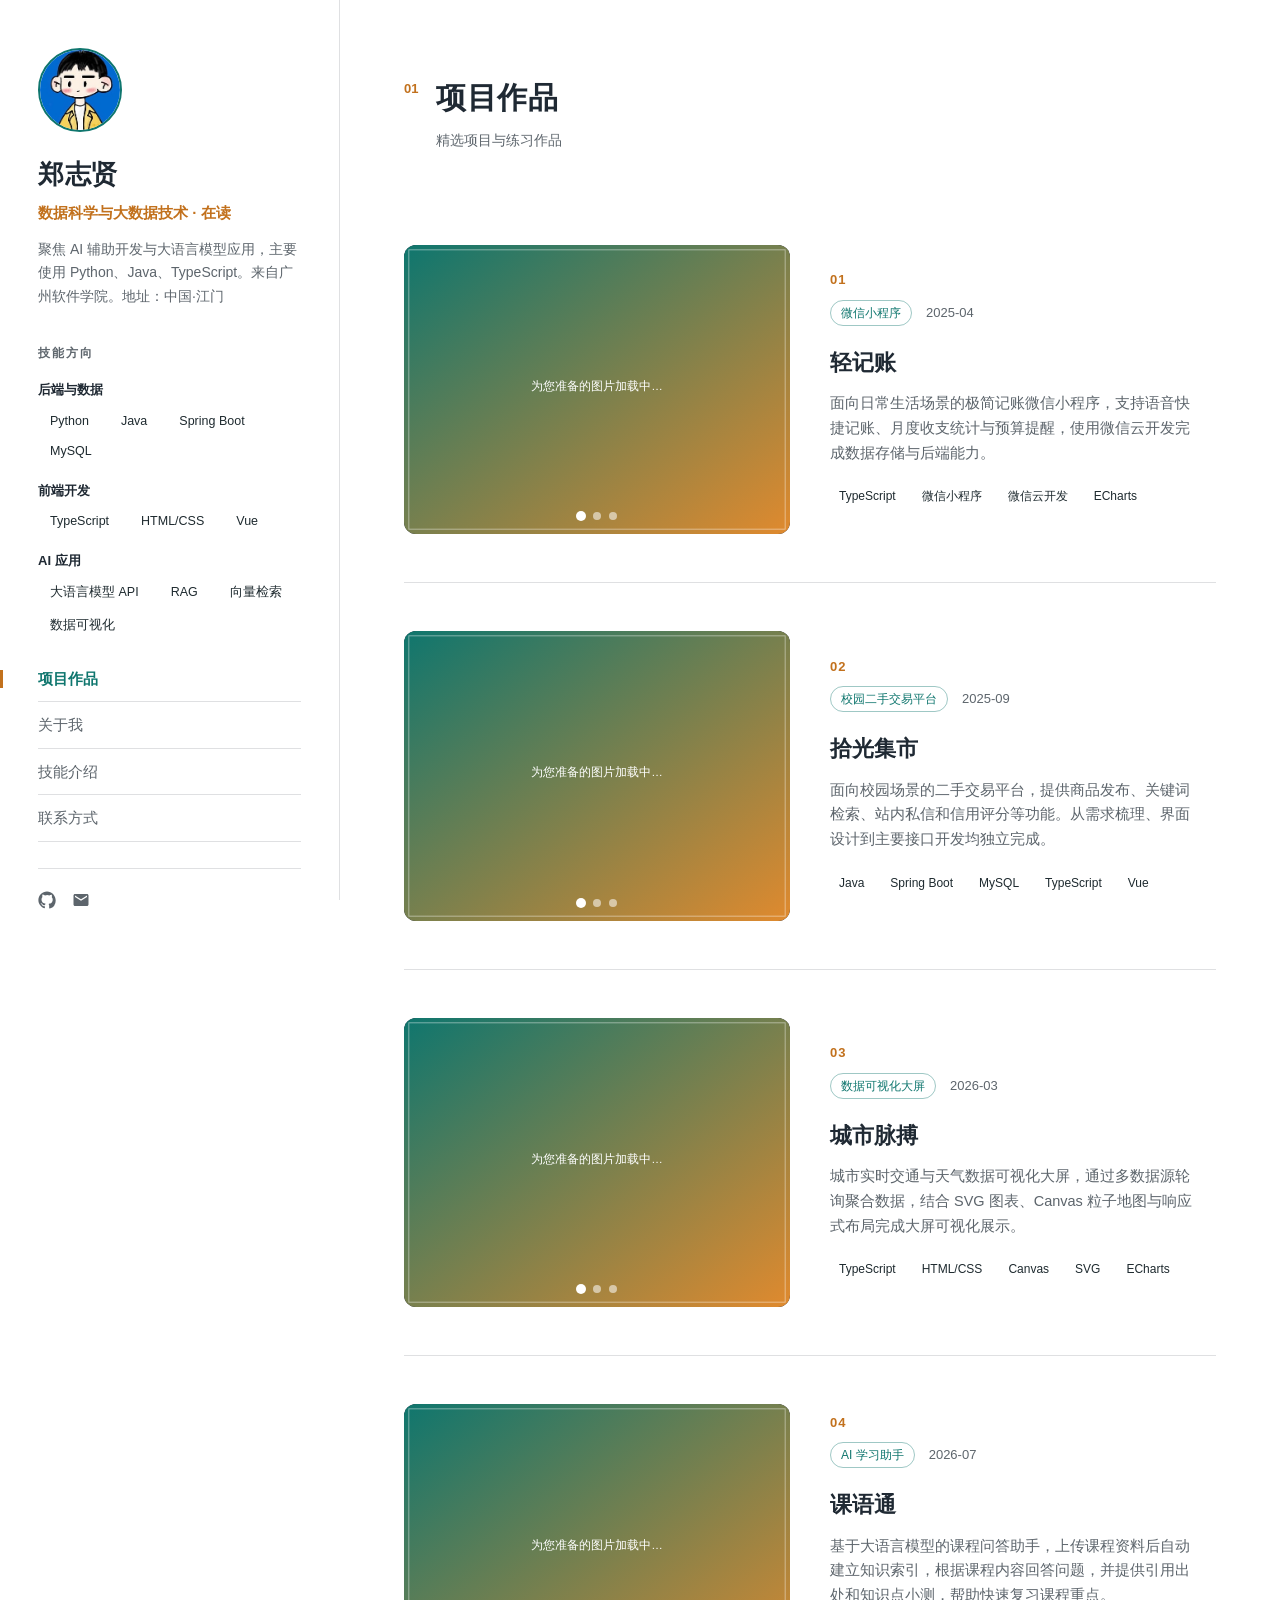
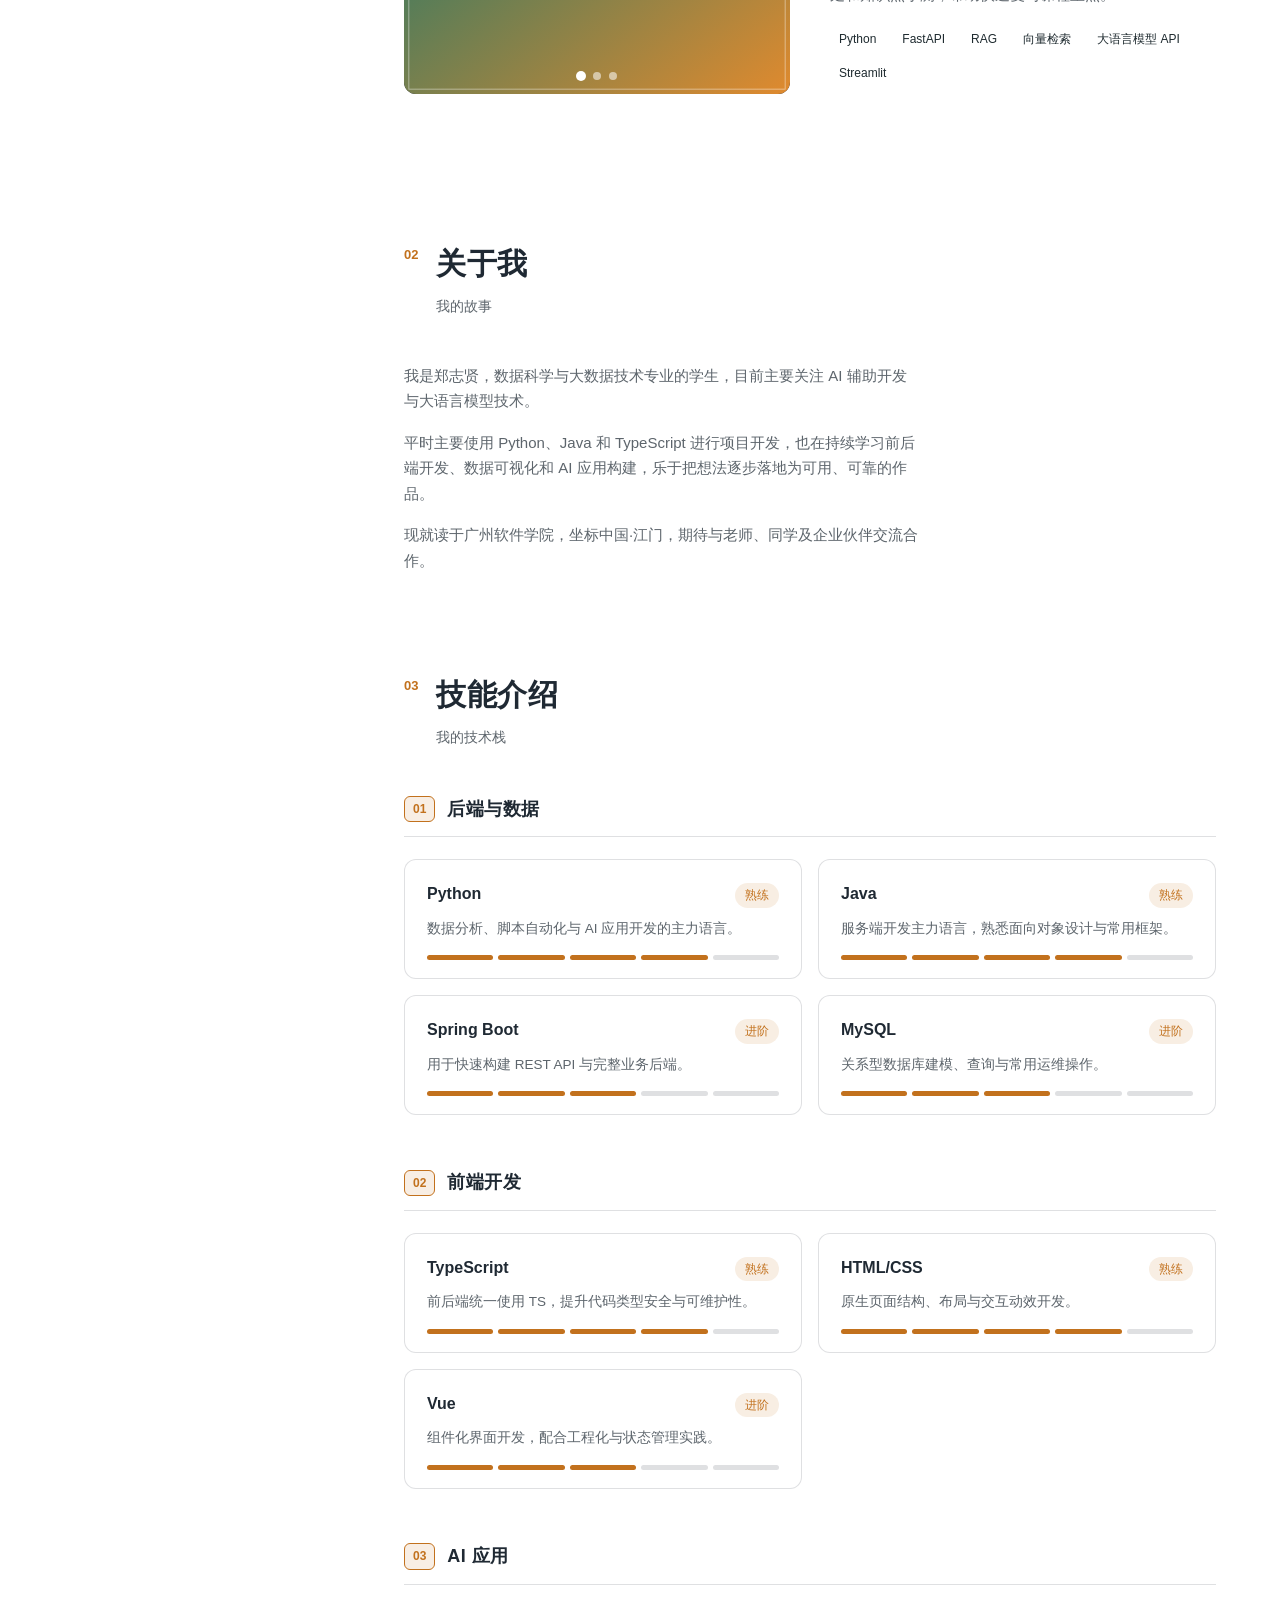
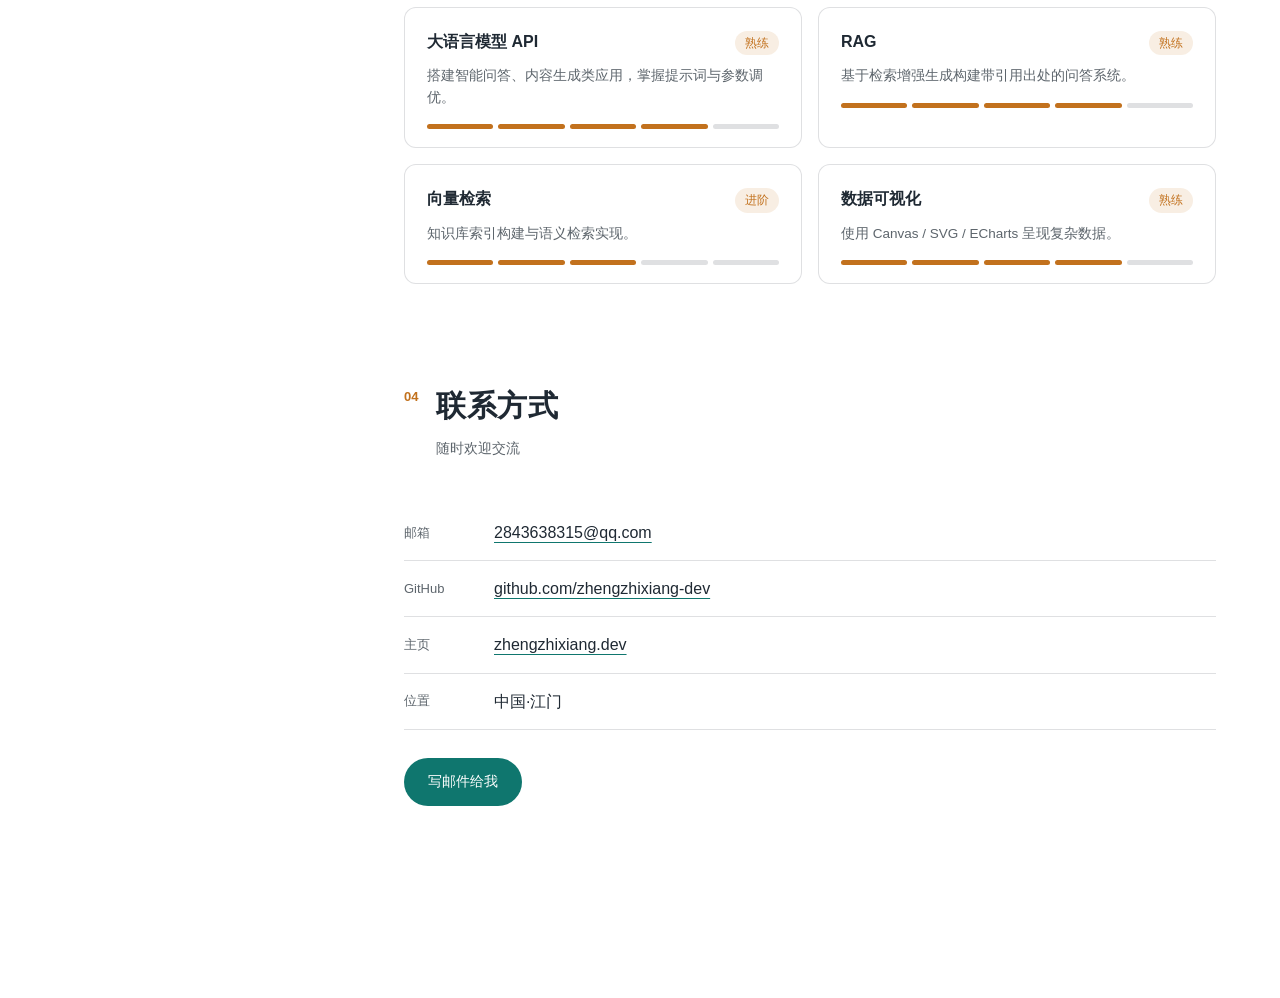
==== lab04/index.html @ 99c89c0a "版本1" ====
<!DOCTYPE html>
<html lang="zh-CN">
<head>
  <meta charset="UTF-8">
  <meta name="viewport" content="width=device-width, initial-scale=1.0">
  <meta name="description" content="个人作品集网站 - 展示个人介绍、技能方向与项目作品">
  <title>个人作品集</title>
  <link rel="stylesheet" href="css/style.css">
</head>
<body>
  <div class="layout">
    <!-- 左侧：个人介绍 + 技能 + 导航（保持稳定） -->
    <aside class="sidebar">
      <header class="profile">
        <div class="avatar">
          <img src="头像.jfif" alt="头像" class="avatar-img">
        </div>
        <h1 class="name">郑志贤</h1>
        <p class="role">数据科学与大数据技术 · 在读</p>
        <p class="bio">聚焦 AI 辅助开发与大语言模型应用，主要使用 Python、Java、TypeScript。来自广州软件学院。地址：中国·江门</p>
      </header>

      <section class="skills">
        <h2 class="sidebar-title">技能方向</h2>
        <div class="skill-group" id="skillGroups"><!-- 由 JS 渲染 --></div>
      </section>

      <nav class="nav">
        <a class="nav-link active" href="#works">项目作品</a>
        <a class="nav-link" href="#about">关于我</a>
        <a class="nav-link" href="#skills">技能介绍</a>
        <a class="nav-link" href="#contact">联系方式</a>
      </nav>

      <footer class="sidebar-foot">
        <a href="https://github.com/zhengzhixiang-dev" target="_blank" aria-label="GitHub"><svg viewBox="0 0 24 24" width="18" height="18" fill="currentColor"><path d="M12 .5C5.7.5.5 5.7.5 12c0 5.1 3.3 9.4 7.9 10.9.6.1.8-.3.8-.6v-2c-3.2.7-3.9-1.5-3.9-1.5-.5-1.3-1.3-1.7-1.3-1.7-1.1-.7.1-.7.1-.7 1.2.1 1.8 1.2 1.8 1.2 1.1 1.8 2.8 1.3 3.5 1 .1-.8.4-1.3.8-1.6-2.7-.3-5.5-1.3-5.5-5.9 0-1.3.5-2.4 1.2-3.2-.1-.3-.5-1.5.1-3.2 0 0 1-.3 3.3 1.2a11.5 11.5 0 0 1 6 0C17.3 4.7 18.3 5 18.3 5c.6 1.7.2 2.9.1 3.2.8.8 1.2 1.9 1.2 3.2 0 4.6-2.8 5.6-5.5 5.9.4.4.8 1.1.8 2.2v3.3c0 .3.2.7.8.6a11.5 11.5 0 0 0 7.9-10.9C23.5 5.7 18.3.5 12 .5z"/></svg></a>
        <a href="mailto:2843638315@qq.com" aria-label="邮箱"><svg viewBox="0 0 24 24" width="18" height="18" fill="currentColor"><path d="M20 4H4c-1.1 0-2 .9-2 2v12c0 1.1.9 2 2 2h16c1.1 0 2-.9 2-2V6c0-1.1-.9-2-2-2zm0 4-8 5-8-5V6l8 5 8-5v2z"/></svg></a>
      </footer>
    </aside>

    <!-- 右侧：主要内容区 -->
    <main class="content">
      <!-- 项目作品 -->
      <section id="works" class="section">
        <header class="section-head">
          <span class="section-index">01</span>
          <div>
            <h2 class="section-title">项目作品</h2>
            <p class="section-sub">精选项目与练习作品</p>
          </div>
        </header>
        <div id="projects" class="projects"><!-- 由 JS 渲染 --></div>
      </section>

      <!-- 关于我 -->
      <section id="about" class="section">
        <header class="section-head">
          <span class="section-index">02</span>
          <div>
            <h2 class="section-title">关于我</h2>
            <p class="section-sub">我的故事</p>
          </div>
        </header>
        <div class="about-body">
          <p>我是郑志贤，数据科学与大数据技术专业的学生，目前主要关注 AI 辅助开发与大语言模型技术。</p>
          <p>平时主要使用 Python、Java 和 TypeScript 进行项目开发，也在持续学习前后端开发、数据可视化和 AI 应用构建，乐于把想法逐步落地为可用、可靠的作品。</p>
          <p>现就读于广州软件学院，坐标中国·江门，期待与老师、同学及企业伙伴交流合作。</p>
        </div>
      </section>

      <!-- 技能介绍 -->
      <section id="skills" class="section">
        <header class="section-head">
          <span class="section-index">03</span>
          <div>
            <h2 class="section-title">技能介绍</h2>
            <p class="section-sub">我的技术栈</p>
          </div>
        </header>
        <div class="skills-detail" id="skillsDetail"><!-- 由 JS 渲染 --></div>
      </section>

      <!-- 联系方式 -->
      <section id="contact" class="section">
        <header class="section-head">
          <span class="section-index">04</span>
          <div>
            <h2 class="section-title">联系方式</h2>
            <p class="section-sub">随时欢迎交流</p>
          </div>
        </header>
        <div class="contact-body">
          <ul class="contact-list">
            <li><span class="contact-label">邮箱</span><a href="mailto:2843638315@qq.com">2843638315@qq.com</a></li>
            <li><span class="contact-label">GitHub</span><a href="https://github.com/zhengzhixiang-dev" target="_blank">github.com/zhengzhixiang-dev</a></li>
            <li><span class="contact-label">主页</span><a href="https://zhengzhixiang.dev" target="_blank">zhengzhixiang.dev</a></li>
            <li><span class="contact-label">位置</span><span>中国·江门</span></li>
          </ul>
          <a class="btn" href="mailto:2843638315@qq.com">写邮件给我</a>
        </div>
      </section>
    </main>
  </div>

  <script src="js/data.js"></script>
  <script src="js/main.js"></script>
</body>
</html>
---- lab04/css/style.css ----
:root {
  --bg: #ffffff;                    /* 白色：页面背景 */
  --panel: #ffffff;
  --ink: #1f2933;                   /* 白色背景上的主文字（深色） */
  --ink-soft: rgba(31, 41, 51, 0.72);
  --line: rgba(31, 41, 51, 0.14);
  --accent: #0f766e;                /* 墨绿青：主色 */
  --accent-soft: rgba(15, 118, 110, 0.08);
  --accent-warm: #c2711d;           /* 暖金（加深）：点缀色（白底可读） */
  --accent-warm-soft: rgba(194, 113, 29, 0.12);
  --radius: 12px;
}

body { background: var(--bg); }

* { box-sizing: border-box; }

html { scroll-behavior: smooth; }

body {
  margin: 0;
  font-family: -apple-system, BlinkMacSystemFont, "Segoe UI", "PingFang SC", "Microsoft YaHei", "Helvetica Neue", Arial, sans-serif;
  background: var(--bg);
  color: var(--ink);
  line-height: 1.7;
  -webkit-font-smoothing: antialiased;
}

/* ===== 页面整体左右布局 ===== */
.layout {
  display: grid;
  grid-template-columns: 340px 1fr;
  min-height: 100vh;
  max-width: 1280px;
  margin: 0 auto;
  background: var(--bg);
}

/* ===== 左侧栏（个人介绍 + 技能 + 导航）===== */
.sidebar {
  position: sticky;
  top: 0;
  height: 100vh;
  padding: 48px 38px;
  display: flex;
  flex-direction: column;
  border-right: 1px solid var(--line);
}

.profile .avatar {
  width: 84px;
  height: 84px;
  border-radius: 50%;
  overflow: hidden;
  background: var(--accent-soft);
  border: 2px solid var(--accent);
}
.profile .avatar img { width: 100%; height: 100%; object-fit: cover; display: block; }

.name { margin: 20px 0 4px; font-size: 26px; letter-spacing: 0.5px; }
.role { margin: 0 0 12px; font-size: 15px; color: var(--accent-warm); font-weight: 600; }
.bio { margin: 0; font-size: 14px; color: var(--ink-soft); }

.skills { margin-top: 34px; }
.sidebar-title {
  font-size: 12px;
  letter-spacing: 2px;
  text-transform: uppercase;
  color: var(--ink-soft);
  margin: 0 0 16px;
}
.skill-group { margin-bottom: 18px; }
.skill-group-name { display: block; font-size: 13px; font-weight: 600; margin-bottom: 8px; }
.skill-group-tags { display: flex; flex-wrap: wrap; gap: 8px; }
.skill-tag {
  font-family: inherit;
  font-size: 12.5px;
  color: #1e2a2f;
  border: 1px solid rgba(255, 255, 255, 0.55);
  border-radius: 999px;
  padding: 3px 11px;
  background: #fff;
  cursor: pointer;
  transition: color 0.2s, border-color 0.2s, background 0.2s;
}
.skill-tag:hover { color: var(--accent); border-color: var(--accent); background: var(--accent-soft); }

.nav { margin-top: auto; display: flex; flex-direction: column; }
.nav-link {
  position: relative;
  text-decoration: none;
  color: var(--ink-soft);
  font-size: 15px;
  padding: 10px 0;
  border-bottom: 1px solid var(--line);
  transition: color 0.2s;
}
.nav-link.active { color: var(--accent); font-weight: 600; }
.nav-link.active::before {
  content: "";
  position: absolute;
  left: -38px;
  top: 50%;
  transform: translateY(-50%);
  width: 3px;
  height: 18px;
  background: var(--accent-warm);
}

.sidebar-foot { margin-top: 26px; display: flex; gap: 16px; padding-top: 22px; border-top: 1px solid var(--line); }
.sidebar-foot a { color: var(--ink-soft); transition: color 0.2s; display: inline-flex; }
.sidebar-foot a:hover { color: var(--accent); }

/* ===== 右侧主内容 ===== */
.content { padding: 72px 64px 96px; min-width: 0; }

.section { margin-bottom: 96px; }

.section-head { display: flex; align-items: flex-start; gap: 18px; margin-bottom: 44px; }
.section-index {
  font-size: 13px;
  font-weight: 700;
  color: var(--accent-warm);
  font-variant-numeric: tabular-nums;
  padding-top: 6px;
}
.section-title { margin: 0; font-size: 30px; letter-spacing: 0.5px; }
.section-sub { margin: 6px 0 0; color: var(--ink-soft); font-size: 14px; }

/* ===== 项目：每个项目左右分栏 ===== */
.project {
  display: grid;
  grid-template-columns: 1fr 1fr;
  gap: 40px;
  align-items: center;
  padding: 48px 0;
  border-top: 1px solid var(--line);
}
.project:first-child { border-top: none; }

.project-media { min-width: 0; }

.project-info { display: flex; flex-direction: column; align-items: flex-start; }
.project-no { font-size: 13px; font-weight: 700; color: var(--accent-warm); letter-spacing: 1px; }
.project-meta { display: flex; align-items: center; gap: 14px; margin-top: 8px; }
.project-cat { font-size: 12px; color: var(--accent); border: 1px solid rgba(15, 118, 110, 0.4); padding: 2px 10px; border-radius: 999px; }
.project-date { font-size: 13px; color: var(--ink-soft); font-variant-numeric: tabular-nums; }
.project-title { margin: 18px 0 10px; font-size: 22px; }
.project-summary { margin: 0 0 18px; color: var(--ink-soft); font-size: 14.5px; max-width: 46ch; }
.project-tech { display: flex; flex-wrap: wrap; gap: 8px; }
.project-tech span {
  font-size: 12px;
  color: #1e2a2f;
  background: rgba(255, 255, 255, 0.92);
  border-radius: 6px;
  padding: 3px 9px;
}

/* ===== 图片轮播 ===== */
.carousel {
  position: relative;
  width: 100%;
  aspect-ratio: 4 / 3;
  border-radius: var(--radius);
  overflow: hidden;
  background: #11162a;
}
.carousel-track { position: relative; width: 100%; height: 100%; }
.carousel-slide {
  position: absolute;
  inset: 0;
  opacity: 0;
  transition: opacity 0.5s ease;
}
.carousel-slide.active { opacity: 1; }
.carousel-slide img { width: 100%; height: 100%; object-fit: cover; display: block; }

.carousel-arrow {
  position: absolute;
  top: 50%;
  transform: translateY(-50%);
  z-index: 2;
  width: 40px;
  height: 40px;
  border: none;
  border-radius: 50%;
  background: rgba(255, 255, 255, 0.85);
  color: var(--ink);
  cursor: pointer;
  opacity: 0;
  transition: opacity 0.2s, background 0.2s;
  box-shadow: 0 2px 8px rgba(0, 0, 0, 0.15);
}
.carousel:hover .carousel-arrow { opacity: 1; }
.carousel-arrow:hover { background: #fff; }
.carousel-arrow::before {
  content: "";
  display: block;
  width: 10px;
  height: 10px;
  margin: auto;
  border-left: 2px solid currentColor;
  border-bottom: 2px solid currentColor;
  transform: rotate(45deg) translate(-1px, -1px);
}
.carousel-arrow { left: 14px; }
.carousel-arrow.next { right: 14px; }
.carousel-arrow.next::before {
  transform: rotate(-135deg) translate(-1px, 1px);
}

.carousel-dots {
  position: absolute;
  left: 0;
  right: 0;
  bottom: 14px;
  z-index: 2;
  display: flex;
  justify-content: center;
  gap: 8px;
}
.carousel-dot {
  width: 8px;
  height: 8px;
  border-radius: 50%;
  border: none;
  background: rgba(255, 255, 255, 0.55);
  cursor: pointer;
  padding: 0;
  transition: background 0.2s, transform 0.2s;
}
.carousel-dot.active { background: #fff; transform: scale(1.25); }

/* ===== 技能介绍 ===== */
.skills-detail { display: flex; flex-direction: column; gap: 52px; }

.skill-detail-group-head {
  display: flex;
  align-items: center;
  gap: 12px;
  margin-bottom: 22px;
  padding-bottom: 12px;
  border-bottom: 1px solid var(--line);
}
.skill-detail-group-no {
  font-size: 12px;
  font-weight: 700;
  color: var(--accent-warm);
  border: 1px solid var(--accent-warm);
  background: var(--accent-warm-soft);
  border-radius: 6px;
  padding: 2px 8px;
  font-variant-numeric: tabular-nums;
}
.skill-detail-group-title { margin: 0; font-size: 18px; font-weight: 600; letter-spacing: 0.5px; }

.skill-detail-grid {
  display: grid;
  grid-template-columns: repeat(2, 1fr);
  gap: 16px;
}
.skill-detail-item {
  position: relative;
  background: var(--panel);
  border: 1px solid var(--line);
  border-radius: var(--radius);
  padding: 20px 22px 18px;
  overflow: hidden;
  transition: transform 0.22s, box-shadow 0.22s, border-color 0.22s;
}
.skill-detail-item::before {
  content: "";
  position: absolute;
  left: 0;
  top: 0;
  bottom: 0;
  width: 3px;
  background: var(--accent);
  transform: scaleY(0);
  transform-origin: bottom;
  transition: transform 0.25s;
}
.skill-detail-item:hover {
  transform: translateY(-3px);
  box-shadow: 0 12px 28px rgba(31, 35, 40, 0.08);
  border-color: color-mix(in srgb, var(--accent) 45%, var(--line));
}
.skill-detail-item:hover::before { transform: scaleY(1); }
.skill-detail-item.flash {
  border-color: var(--accent);
  box-shadow: 0 0 0 3px var(--accent-soft), 0 12px 28px rgba(15, 118, 110, 0.14);
}

.skill-detail-top { display: flex; align-items: baseline; justify-content: space-between; gap: 12px; }
.skill-detail-name { font-size: 16px; font-weight: 600; }
.skill-detail-level {
  font-size: 12px;
  color: var(--accent-warm);
  background: var(--accent-warm-soft);
  border-radius: 999px;
  padding: 2px 10px;
}
.skill-detail-desc { margin: 10px 0 16px; font-size: 13.5px; color: var(--ink-soft); line-height: 1.6; }

.skill-detail-bar { display: flex; gap: 5px; }
.skill-bar-seg {
  flex: 1;
  height: 5px;
  border-radius: 999px;
  background: var(--line);
}
.skill-bar-seg.active { background: var(--accent-warm); }

/* ===== 关于我 / 联系方式 ===== */
.about-body { max-width: 62ch; color: var(--ink-soft); font-size: 15px; }
.about-body p { margin: 0 0 16px; }

.contact-list { list-style: none; margin: 0 0 28px; padding: 0; }
.contact-list li { display: flex; align-items: center; gap: 18px; padding: 14px 0; border-bottom: 1px solid var(--line); }
.contact-label { width: 72px; font-size: 13px; color: var(--ink-soft); }
.contact-list a { color: var(--ink); text-decoration-color: var(--accent); text-underline-offset: 4px; }
.contact-list a:hover { color: var(--accent); }

.btn {
  display: inline-block;
  background: var(--accent);
  color: #fff;
  text-decoration: none;
  padding: 12px 24px;
  border-radius: 999px;
  font-size: 14px;
  transition: opacity 0.2s, transform 0.2s;
}
.btn:hover { opacity: 0.88; transform: translateY(-1px); }

/* ===== 移动端：上下布局 ===== */
@media (max-width: 900px) {
  .layout { display: block; }

  .sidebar {
    position: static;
    height: auto;
    padding: 28px 22px 10px;
    border-right: none;
    border-bottom: 1px solid var(--line);
  }
  .profile { display: flex; align-items: center; gap: 18px; }
  .avatar { width: 64px !important; height: 64px !important; flex: 0 0 auto; }
  .name { margin: 0; font-size: 22px; }
  .role { margin: 2px 0 0; font-size: 14px; }
  .bio { margin: 6px 0 0; font-size: 13px; }

  .skills { margin-top: 22px; }

  .nav {
    margin-top: 22px;
    flex-direction: row;
    border-top: 1px solid var(--line);
  }
  .nav-link { flex: 1; text-align: center; border-bottom: none; font-size: 14px; padding: 12px 0; }
  .nav-link.active::before { display: none; }

  .sidebar-foot { margin-top: 16px; padding-bottom: 18px; }

  .content { padding: 40px 22px 60px; }
  .section { margin-bottom: 60px; }
  .section-title { font-size: 24px; }

  .project { grid-template-columns: 1fr; gap: 22px; padding: 34px 0; }
  .project-media { order: 0; }
  .project-title { font-size: 20px; }

  .skill-detail-grid { grid-template-columns: 1fr; }
}
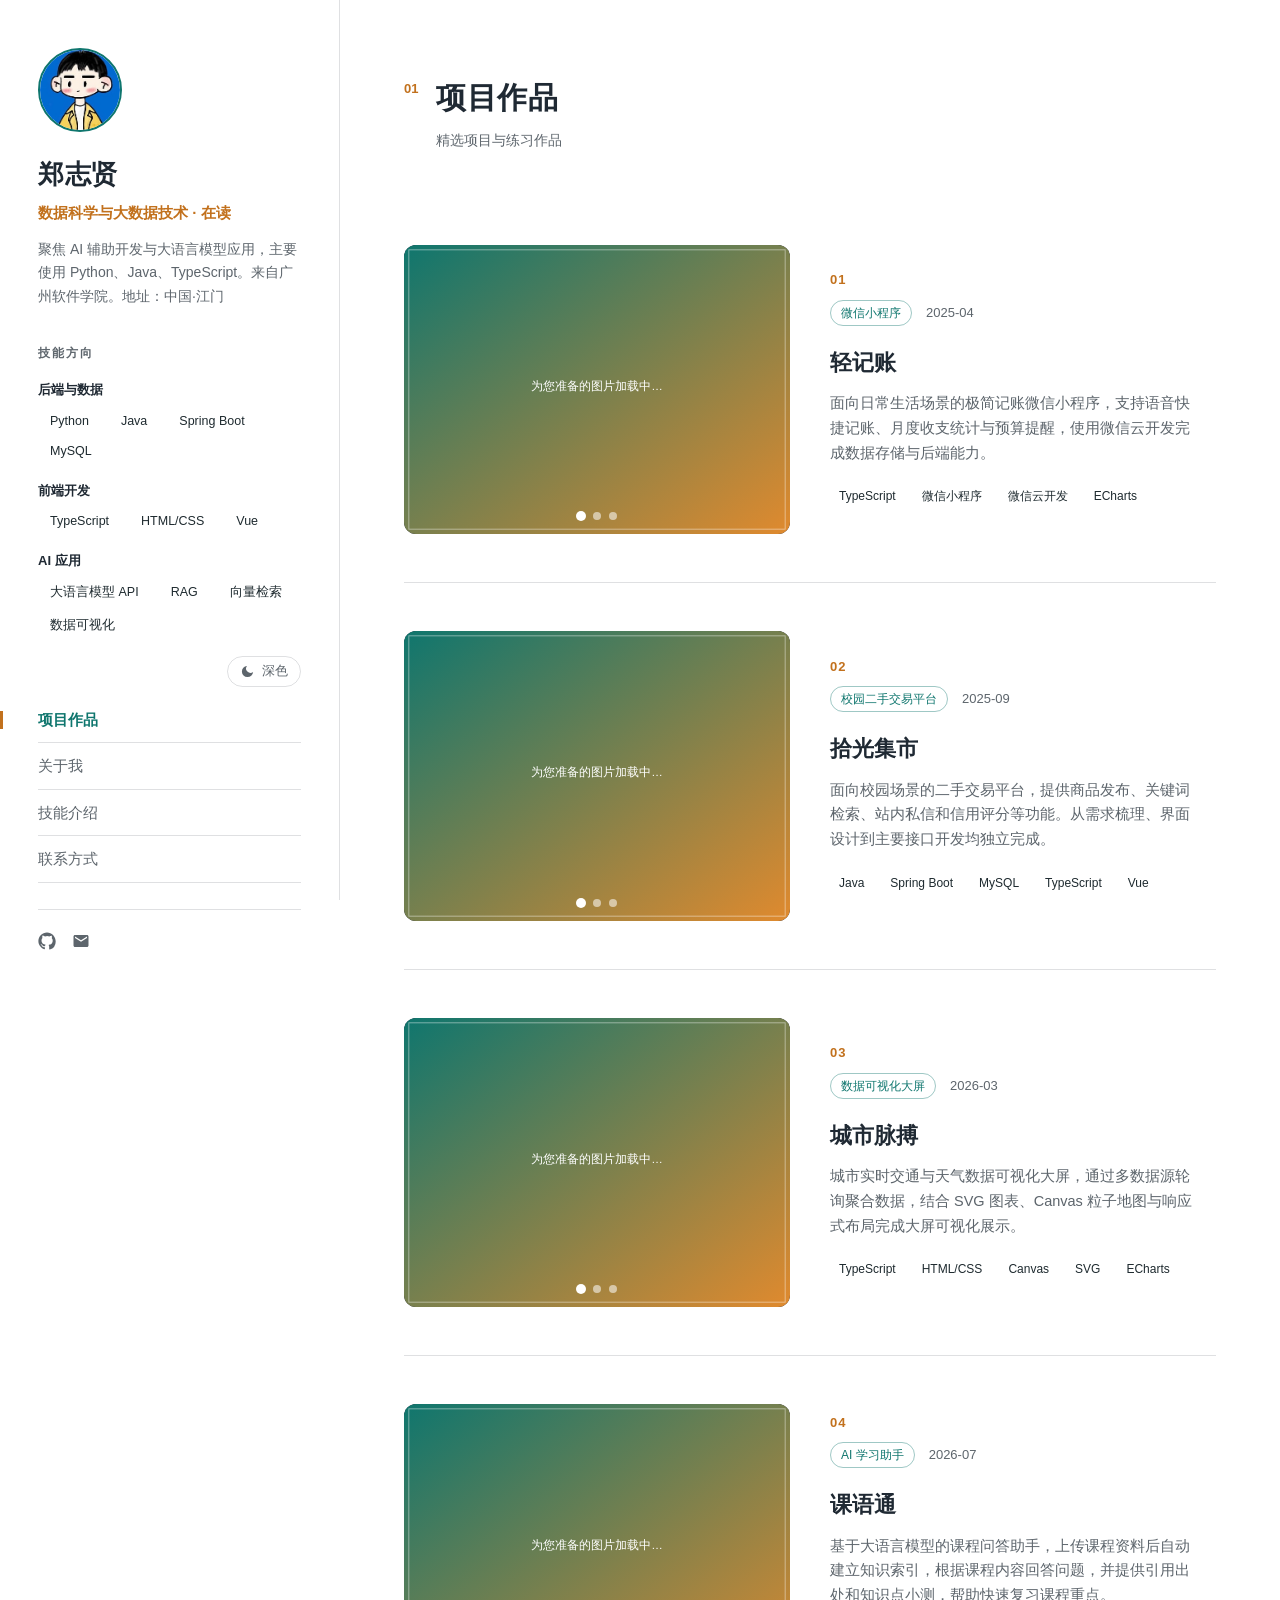
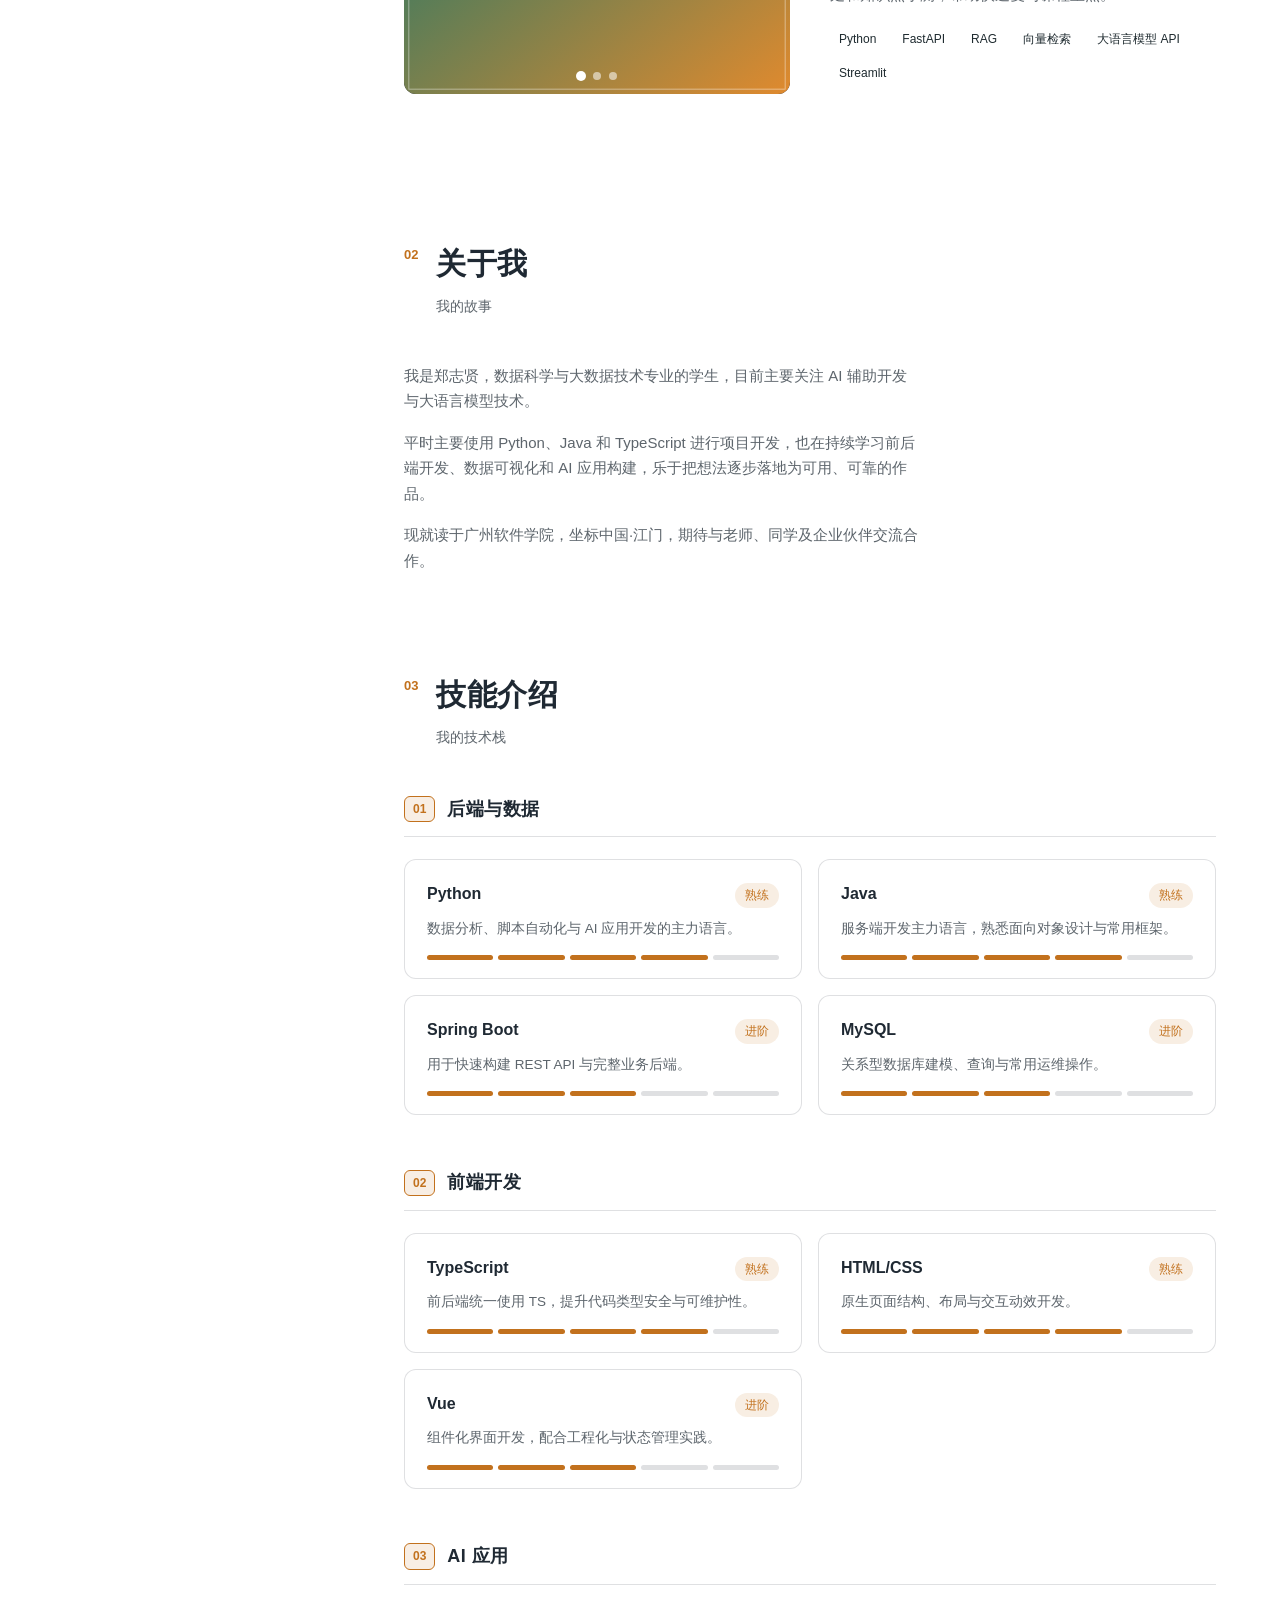
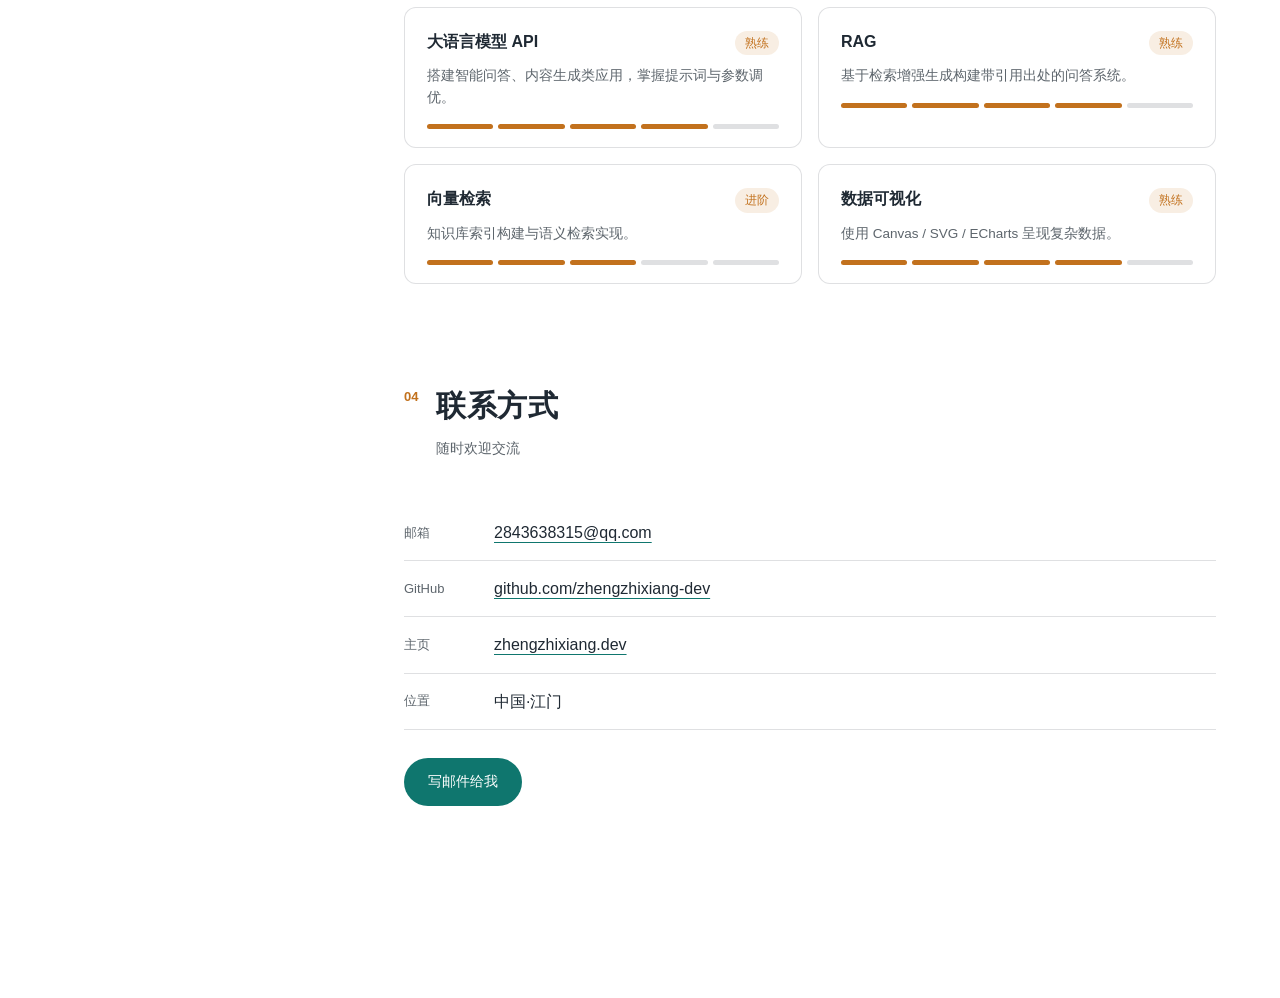
==== commit fc7a182e: "feat: 增加深浅色主题切换功能" ====
--- a/lab04/index.html
+++ b/lab04/index.html
@@ -1,5 +1,5 @@
 <!DOCTYPE html>
-<html lang="zh-CN">
+<html lang="zh-CN" data-theme="light">
 <head>
   <meta charset="UTF-8">
   <meta name="viewport" content="width=device-width, initial-scale=1.0">
@@ -24,6 +24,14 @@
         <h2 class="sidebar-title">技能方向</h2>
         <div class="skill-group" id="skillGroups"><!-- 由 JS 渲染 --></div>
       </section>
+
+      <div class="nav-head">
+        <button id="themeToggle" class="theme-toggle" type="button" aria-label="切换到深色主题" aria-pressed="false">
+          <svg class="theme-icon icon-moon" viewBox="0 0 24 24" fill="currentColor" aria-hidden="true"><path d="M21 12.8A9 9 0 1 1 11.2 3a7 7 0 0 0 9.8 9.8z"/></svg>
+          <svg class="theme-icon icon-sun" viewBox="0 0 24 24" fill="none" stroke="currentColor" stroke-width="2" stroke-linecap="round" aria-hidden="true"><circle cx="12" cy="12" r="4.2"/><path d="M12 2.5v2.2M12 19.3v2.2M2.5 12h2.2M19.3 12h2.2M5.2 5.2l1.6 1.6M17.2 17.2l1.6 1.6M18.8 5.2l-1.6 1.6M6.8 17.2l-1.6 1.6"/></svg>
+          <span class="theme-toggle-text">深色</span>
+        </button>
+      </div>
 
       <nav class="nav">
         <a class="nav-link active" href="#works">项目作品</a>
--- a/lab04/css/style.css
+++ b/lab04/css/style.css
@@ -6,9 +6,38 @@
   --line: rgba(31, 41, 51, 0.14);
   --accent: #0f766e;                /* 墨绿青：主色 */
   --accent-soft: rgba(15, 118, 110, 0.08);
+  --accent-line: rgba(15, 118, 110, 0.4);
+  --accent-ink: #ffffff;            /* 主色底上的文字 */
   --accent-warm: #c2711d;           /* 暖金（加深）：点缀色（白底可读） */
   --accent-warm-soft: rgba(194, 113, 29, 0.12);
+  --chip-bg: #ffffff;               /* 标签底色 */
+  --chip-ink: #1e2a2f;
+  --chip-line: rgba(255, 255, 255, 0.55);
+  --overlay-ink: #1f2933;           /* 图片上的浅色控件内文字 */
+  --shadow-soft: rgba(31, 35, 40, 0.08);
   --radius: 12px;
+  color-scheme: light;
+}
+
+/* ===== 深色主题：只覆盖颜色变量，结构与布局保持不变 ===== */
+html[data-theme="dark"] {
+  --bg: #11161d;
+  --panel: #1a212b;
+  --ink: #e7edf3;
+  --ink-soft: rgba(231, 237, 243, 0.68);
+  --line: rgba(231, 237, 243, 0.16);
+  --accent: #2dd4bf;
+  --accent-soft: rgba(45, 212, 191, 0.12);
+  --accent-line: rgba(45, 212, 191, 0.45);
+  --accent-ink: #06201d;
+  --accent-warm: #e6a759;
+  --accent-warm-soft: rgba(230, 167, 89, 0.16);
+  --chip-bg: rgba(255, 255, 255, 0.06);
+  --chip-ink: #dbe4ec;
+  --chip-line: rgba(231, 237, 243, 0.18);
+  --overlay-ink: #1f2933;
+  --shadow-soft: rgba(0, 0, 0, 0.45);
+  color-scheme: dark;
 }
 
 body { background: var(--bg); }
@@ -24,6 +53,7 @@
   color: var(--ink);
   line-height: 1.7;
   -webkit-font-smoothing: antialiased;
+  transition: background-color 0.25s ease, color 0.25s ease;
 }
 
 /* ===== 页面整体左右布局 ===== */
@@ -34,6 +64,7 @@
   max-width: 1280px;
   margin: 0 auto;
   background: var(--bg);
+  transition: background-color 0.25s ease;
 }
 
 /* ===== 左侧栏（个人介绍 + 技能 + 导航）===== */
@@ -75,17 +106,44 @@
 .skill-tag {
   font-family: inherit;
   font-size: 12.5px;
-  color: #1e2a2f;
-  border: 1px solid rgba(255, 255, 255, 0.55);
+  color: var(--chip-ink);
+  border: 1px solid var(--chip-line);
   border-radius: 999px;
   padding: 3px 11px;
-  background: #fff;
+  background: var(--chip-bg);
   cursor: pointer;
   transition: color 0.2s, border-color 0.2s, background 0.2s;
 }
 .skill-tag:hover { color: var(--accent); border-color: var(--accent); background: var(--accent-soft); }
 
-.nav { margin-top: auto; display: flex; flex-direction: column; }
+/* ===== 导航区标题行：主题切换按钮（右对齐）===== */
+.nav-head {
+  margin-top: auto;
+  display: flex;
+  justify-content: flex-end;
+  margin-bottom: 10px;
+}
+.theme-toggle {
+  display: inline-flex;
+  align-items: center;
+  gap: 7px;
+  font-family: inherit;
+  font-size: 12.5px;
+  color: var(--ink-soft);
+  background: transparent;
+  border: 1px solid var(--line);
+  border-radius: 999px;
+  padding: 6px 12px;
+  cursor: pointer;
+  transition: color 0.2s, border-color 0.2s, background 0.2s;
+}
+.theme-toggle:hover { color: var(--accent); border-color: var(--accent); background: var(--accent-soft); }
+.theme-icon { width: 15px; height: 15px; display: block; }
+.theme-toggle .icon-sun { display: none; }
+html[data-theme="dark"] .theme-toggle .icon-moon { display: none; }
+html[data-theme="dark"] .theme-toggle .icon-sun { display: block; }
+
+.nav { display: flex; flex-direction: column; }
 .nav-link {
   position: relative;
   text-decoration: none;
@@ -143,15 +201,15 @@
 .project-info { display: flex; flex-direction: column; align-items: flex-start; }
 .project-no { font-size: 13px; font-weight: 700; color: var(--accent-warm); letter-spacing: 1px; }
 .project-meta { display: flex; align-items: center; gap: 14px; margin-top: 8px; }
-.project-cat { font-size: 12px; color: var(--accent); border: 1px solid rgba(15, 118, 110, 0.4); padding: 2px 10px; border-radius: 999px; }
+.project-cat { font-size: 12px; color: var(--accent); border: 1px solid var(--accent-line); padding: 2px 10px; border-radius: 999px; }
 .project-date { font-size: 13px; color: var(--ink-soft); font-variant-numeric: tabular-nums; }
 .project-title { margin: 18px 0 10px; font-size: 22px; }
 .project-summary { margin: 0 0 18px; color: var(--ink-soft); font-size: 14.5px; max-width: 46ch; }
 .project-tech { display: flex; flex-wrap: wrap; gap: 8px; }
 .project-tech span {
   font-size: 12px;
-  color: #1e2a2f;
-  background: rgba(255, 255, 255, 0.92);
+  color: var(--chip-ink);
+  background: var(--chip-bg);
   border-radius: 6px;
   padding: 3px 9px;
 }
@@ -185,7 +243,7 @@
   border: none;
   border-radius: 50%;
   background: rgba(255, 255, 255, 0.85);
-  color: var(--ink);
+  color: var(--overlay-ink);
   cursor: pointer;
   opacity: 0;
   transition: opacity 0.2s, background 0.2s;
@@ -282,7 +340,7 @@
 }
 .skill-detail-item:hover {
   transform: translateY(-3px);
-  box-shadow: 0 12px 28px rgba(31, 35, 40, 0.08);
+  box-shadow: 0 12px 28px var(--shadow-soft);
   border-color: color-mix(in srgb, var(--accent) 45%, var(--line));
 }
 .skill-detail-item:hover::before { transform: scaleY(1); }
@@ -324,7 +382,7 @@
 .btn {
   display: inline-block;
   background: var(--accent);
-  color: #fff;
+  color: var(--accent-ink);
   text-decoration: none;
   padding: 12px 24px;
   border-radius: 999px;
@@ -352,8 +410,10 @@
 
   .skills { margin-top: 22px; }
 
+  .nav-head { margin-top: 22px; margin-bottom: 0; }
+
   .nav {
-    margin-top: 22px;
+    margin-top: 12px;
     flex-direction: row;
     border-top: 1px solid var(--line);
   }
